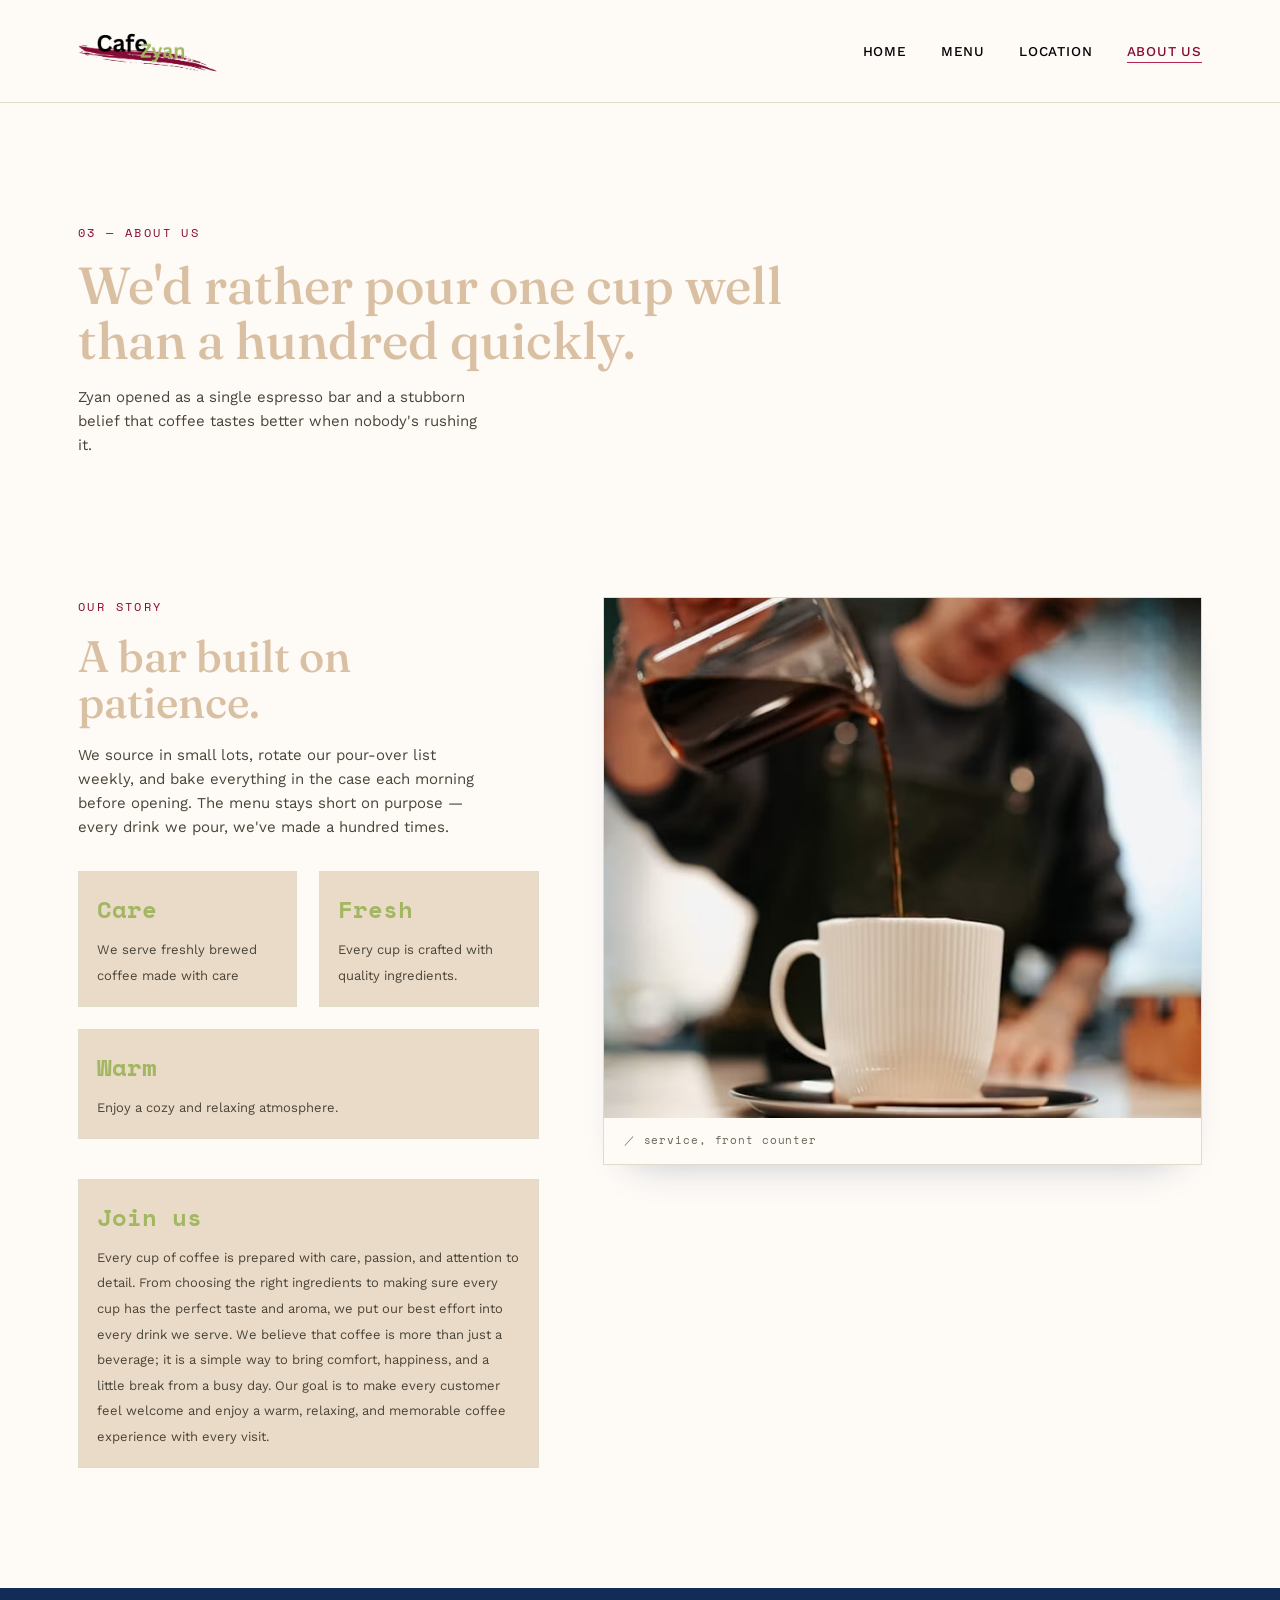
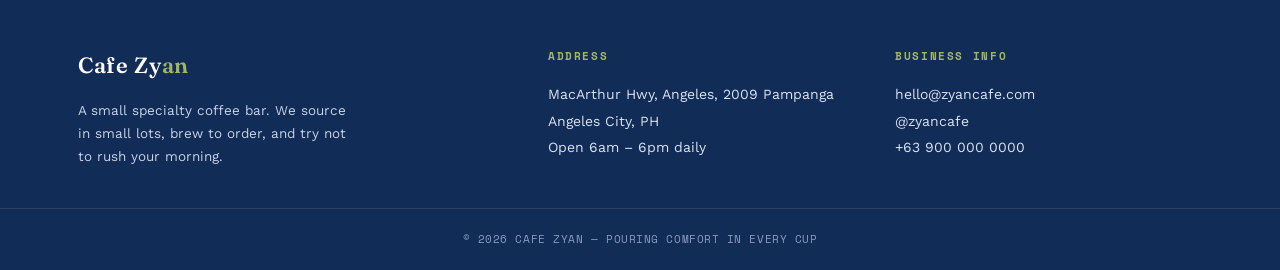
==== about.html @ d26ab607 "Add files via upload" ====
<!DOCTYPE html>
<html lang="en">
<head>
<meta charset="UTF-8">
<meta name="viewport" content="width=device-width, initial-scale=1.0">
<title>Cafe Zyan — About Us · Pouring Comfort in Every Cup</title>
<link rel="preconnect" href="https://fonts.googleapis.com">
<link rel="preconnect" href="https://fonts.gstatic.com" crossorigin>
<link href="https://fonts.googleapis.com/css2?family=Fraunces:ital,wght@0,300;0,450;0,500;0,600;1,300;1,450;1,500;1,600&family=Work+Sans:wght@300;400;500;600&family=Space+Mono:wght@400;700&display=swap" rel="stylesheet">
<link rel="stylesheet" href="style.css">
</head>
<body>

<header id="top">
  <div class="nav-wrap">
    <div class="logotype nav-logo"><a href="index.html"><img src="image/Logo.png" alt="Cafe Zyan"></a></div>
    <nav>
      <ul id="nav-list">
        <li><a href="index.html">Home</a></li>
        <li><a href="menu.html">Menu</a></li>
        <li><a href="location.html">Location</a></li>
        <li><a href="about.html" class="active">About Us</a></li>
      </ul>
    </nav>
    <button class="menu-toggle" aria-label="Menu" id="toggle">
      <span></span><span></span><span></span>
    </button>
  </div>
</header>

<section class="page-hero" style="padding:120px 0 60px;">
  <div class="container">
    <span class="tag">03 — About Us</span>
    <h2 style="font-family:'Fraunces', serif; font-weight:500; font-size:clamp(34px,4.5vw,52px); color:var(--orange); line-height:1.05; margin-bottom:18px;">We'd rather pour one cup well<br>than a hundred quickly.</h2>
    <p class="lede" style="font-size:15px; color:#4a4438; max-width:46ch;">Zyan opened as a single espresso bar and a stubborn belief that coffee tastes better when nobody's rushing it.</p>
  </div>
</section>

<section class="section">
  <div class="container">
    <div class="text reveal">
      <span class="tag">Our story</span>
      <h2>A bar built on patience.</h2>
      <p class="lede">We source in small lots, rotate our pour-over list weekly, and bake everything in the case each morning before opening. The menu stays short on purpose — every drink we pour, we've made a hundred times.</p>
      
      <div class="about-values">
        <div class="value"><span class="vn">Care</span><span class="vt">We serve freshly brewed coffee made with care</span></div>
        <div class="value"><span class="vn">Fresh</span><span class="vt">Every cup is crafted with quality ingredients.</span></div>
        <div class="value"><span class="vn">Warm</span><span class="vt">Enjoy a cozy and relaxing atmosphere.</span></div>
      </div>

        <div class="stats">
          <!-- <div class="stats-wrap">
            <div class="stat"><div class="num"><em>03</em></div><div class="label">Brew Methods</div></div>
            <div class="stat"><div class="num"><em>07</em></div><div class="label">Bean Origins</div></div>
            <div class="stat"><div class="num"><em>16h</em></div><div class="label">Cold Brew Steep</div></div>
            <div class="stat"><div class="num"><em>6AM</em></div><div class="label">First Pour Daily</div></div>

            <div class="stat"><div class="num"><em>06</em></div><div class="label">open for business</div></div>
            <div class="stat"><div class="num"><em>07</em></div><div class="label">Bean Origins</div></div>
            <div class="stat"><div class="num"><em>16h</em></div><div class="label">Cold Brew Steep</div></div>
            <div class="stat"><div class="num"><em>6AM</em></div><div class="label">First Pour Daily</div></div>
            
          </div> -->

          <div class="about-values">
          <div class="value"><span class="vn">Join us</span><span class="vt">Every cup of coffee is prepared with care, passion, and attention to detail. From choosing the right ingredients to making sure every cup has the perfect taste and aroma, 
            we put our best effort into every drink we serve. We believe that coffee is more than just a beverage; it is a simple way to bring comfort, happiness, and a little break from a busy day. Our goal is to make every 
            customer feel welcome and enjoy a warm, relaxing, and memorable coffee experience with every visit. </span></div>
        </div>
      </div>
    </div>

    <div class="panel reveal d1">
      <img src="./image/Barista.png" alt="A barista handing a latte over the counter to a customer" style="aspect-ratio:5/6; max-height:520px;">
      <div class="caption">／ service, front counter</div>
    </div>
  </div>
</section>

<footer>
  <div class="footer-wrap">
    <div>
      <div class="logotype">Cafe Zy<span>an</span></div>
      <p>A small specialty coffee bar. We source in small lots, brew to order, and try not to rush your morning.</p>
    </div>
    <div class="footer-col">
      <h4>Address</h4>
      <p>MacArthur Hwy, Angeles, 2009 Pampanga</p>
      <p>Angeles City, PH</p>
      <p>Open 6am – 6pm daily</p>
    </div>
    <div class="footer-col">
      <h4>Business Info</h4>
      <a href="mailto:hello@zyancafe.com">hello@zyancafe.com</a>
      <a href="#">@zyancafe</a>
      <a href="#">+63 900 000 0000</a>
    </div>
  </div>
  <div class="footer-bottom">© 2026 CAFE ZYAN — POURING COMFORT IN EVERY CUP</div>
</footer>

<script>
  const toggle = document.getElementById('toggle');
  const navList = document.getElementById('nav-list');
  toggle.addEventListener('click', ()=>{
    navList.classList.toggle('open');
    document.body.classList.toggle('menu-open');
  });
  navList.querySelectorAll('a').forEach(a=>{
    a.addEventListener('click', ()=>{
      navList.classList.remove('open');
      document.body.classList.remove('menu-open');
    });
  });

  const els = document.querySelectorAll('.reveal');
  const io = new IntersectionObserver((entries)=>{
    entries.forEach(e=>{
      if(e.isIntersecting){ e.target.classList.add('show'); io.unobserve(e.target); }
    });
  }, {threshold:.15});
  els.forEach(el=>io.observe(el));
</script>

</body>
</html>
---- style.css ----
/* ============================================================
   PALETTE
   Seashell #FEFAF6      main background
   Beige    #EADBC8      secondary section background
   Orange   #DAC0A3      headings
   Fibonacci Blue #102C57  hero/footer background
   Renanthera Orchid #860A35  primary CTA / buttons
   Violet Red #AF2655    CTA hover / links
   Olive-Lime #A3B763    highlights / stat numbers
   Ink      #000000      text
   Line     #E1DCC9      border
   ============================================================ */

:root{
  --seashell:#FEFAF6;
  --beige:#EADBC8;
  --orange:#DAC0A3;
  --blue:#102C57;
  --orchid:#860A35;
  --violet:#AF2655;
  --olive:#A3B763;
  --ink:#000000;
  --line:#E1DCC9;
}

*{box-sizing:border-box; margin:0; padding:0;}
html{scroll-behavior:smooth;}
body{
  background:var(--seashell);
  color:var(--ink);
  font-family:'Work Sans', sans-serif;
  font-weight:400;
  line-height:1.6;
  -webkit-font-smoothing:antialiased;
  overflow-x:hidden;
}
img{max-width:100%; display:block;}
a{color:var(--violet); text-decoration:none;}
a:hover{text-decoration:underline; text-underline-offset:3px;}

.container{max-width:1180px; margin:0 auto; padding:0 28px;}

/* ---------- NAV ---------- */
header{
  position:sticky; top:0; z-index:50;
  background:rgba(254,250,246,.92);
  backdrop-filter:blur(6px);
  border-bottom:1px solid var(--line);
}
.nav-wrap{
  max-width:1180px; margin:0 auto;
  display:flex; align-items:center; justify-content:space-between;
  padding:16px 28px;
}
.logotype{
  font-family:'Fraunces', serif;
  font-weight:600;
  font-size:22px;
  letter-spacing:.03em;
  color:var(--ink);
}
.logotype span{color:var(--violet);}
.logotype a{color:inherit; text-decoration:none;}
.logotype a:hover{color:inherit; text-decoration:none;}
.nav-logo img{display:block; height:70px; width:auto; max-width:180px; object-fit:contain;}
.nav-logo{display:flex; align-items:center;}
nav ul{
  list-style:none; display:flex; gap:34px;
}
nav a{
  color:var(--ink);
  font-size:13.5px;
  letter-spacing:.06em;
  text-transform:uppercase;
  font-weight:500;
  position:relative;
  padding-bottom:4px;
}
nav a:hover{color:var(--violet); text-decoration:none;}
nav a::after{
  content:"";
  position:absolute; left:0; bottom:0;
  width:0; height:1px; background:var(--violet);
  transition:width .25s ease;
}
nav a:hover::after{width:100%;}
nav a.active{color:var(--orchid);}
nav a.active::after{width:100%;}

.menu-toggle{
  display:none;
  flex-direction:column;
  gap:5px;
  background:none; border:none; cursor:pointer;
  padding:8px;
}
.menu-toggle span{
  width:24px; height:2px; background:var(--ink);
}

/* ---------- HERO ---------- */
.hero{
  position:relative;
  height:90vh; min-height:560px;
  display:flex; align-items:flex-end;
  background:var(--blue);
  overflow:hidden;
}
.hero img{
  position:absolute; inset:0;
  width:100%; height:100%; object-fit:cover;
  filter:saturate(1.02) brightness(.55);
  opacity:.9;
}
.hero::after{
  content:"";
  position:absolute; inset:0;
  background:linear-gradient(180deg, rgba(16,44,87,.2) 0%, rgba(16,44,87,.85) 100%);
}
.hero-inner{
  position:relative; z-index:2;
  max-width:1180px; margin:0 auto; width:100%;
  padding:0 28px 72px;
  color:var(--seashell);
}
.eyebrow{
  font-family:'Space Mono', monospace;
  font-size:12px;
  letter-spacing:.22em;
  text-transform:uppercase;
  color:var(--olive);
  margin-bottom:20px;
  display:flex; align-items:center; gap:12px;
}
.eyebrow::before{
  content:"";
  width:26px; height:1px; background:var(--olive);
}
.hero h1{
  font-family:'Fraunces', serif;
  font-weight:450;
  font-size:clamp(44px, 8vw, 96px);
  line-height:.95;
  letter-spacing:-.01em;
}
.hero h1 em{
  font-style:italic; font-weight:300;
  color:var(--olive);
}
.hero p{
  font-family:'Space Mono', monospace;
  font-size:13px;
  letter-spacing:.06em;
  max-width:520px;
  margin-top:26px;
  color:#d8e0ef;
}
.scroll-cue{
  position:absolute; right:28px; bottom:32px; z-index:2;
  color:var(--seashell);
  font-family:'Space Mono', monospace;
  font-size:11px; letter-spacing:.15em;
  writing-mode:vertical-rl;
  display:flex; align-items:center; gap:10px;
  opacity:.75;
}
.scroll-cue .l{width:1px; height:44px; background:var(--seashell); opacity:.5; animation:cue 1.6s ease-in-out infinite;}
@keyframes cue{0%,100%{transform:scaleY(1);}50%{transform:scaleY(.5);}}

/* ---------- STATS ---------- */
.stats{
  background:var(--beige);
  border-bottom:1px solid var(--line);
}
.stats-wrap{
  max-width:1180px; margin:0 auto;
  display:grid; grid-template-columns:repeat(4,1fr);
  padding:42px 28px;
}
.stat{padding:0 20px; border-left:1px solid var(--line);}
.stat:first-child{border-left:none; padding-left:0;}
.stat .num{
  font-family:'Space Mono', monospace;
  font-weight:700;
  font-size:32px;
  color:var(--orchid);
}
.stat .num em{font-style:normal; color:var(--olive);}
.stat .label{
  font-size:12.5px;
  letter-spacing:.05em;
  text-transform:uppercase;
  color:#4a4438;
  margin-top:6px;
}

/* ---------- SECTIONS ---------- */
.section{padding:100px 0;}
.section.alt{background:var(--beige);}
.section .container{display:grid; grid-template-columns:1fr 1.3fr; gap:64px; align-items:start;}
.section.alt .container{grid-template-columns:1.3fr 1fr;}
.section.alt .text{order:2;}

.tag{
  font-family:'Space Mono', monospace;
  font-size:12px; letter-spacing:.2em; text-transform:uppercase;
  color:var(--orchid); margin-bottom:16px; display:block;
}
.section h2{
  font-family:'Fraunces', serif;
  font-weight:500;
  font-size:clamp(30px,4vw,44px);
  color:var(--orange);
  line-height:1.05;
  margin-bottom:18px;
}
.section .lede{
  font-size:15px; color:#4a4438;
  max-width:46ch;
}
.stat-note{
  font-family:'Space Mono', monospace;
  font-size:12px; color:var(--orchid);
  margin-top:22px;
  display:flex; align-items:center; gap:10px;
}
.stat-note::before{content:""; width:24px; height:1px; background:var(--orchid);}

.panel{
  background:var(--seashell);
  border:1px solid var(--line);
  box-shadow:0 20px 40px -30px rgba(16,44,87,.4);
}
.panel img{width:100%; aspect-ratio:5/6; object-fit:cover; height:100%;}
.panel .caption{
  font-family:'Space Mono', monospace;
  font-size:11px; letter-spacing:.08em;
  color:#6b6455; padding:14px 20px;
}

/* ---------- MENU ---------- */
.menu-grid{
  max-width:1180px; margin:0 auto;
  display:grid; grid-template-columns:1fr 1fr;
  gap:1px;
  background:var(--line);
  border:1px solid var(--line);
}
.menu-col{background:var(--seashell); padding:40px 36px;}
.menu-col h3{
  font-family:'Fraunces', serif;
  font-weight:500; font-size:26px;
  color:var(--orange);
  padding-bottom:16px;
  border-bottom:1px solid var(--line);
  margin-bottom:8px;
}
.menu-title{
  font-family:'Space Mono', monospace;
  font-size:11px; letter-spacing:.18em; text-transform:uppercase;
  color:var(--orchid);
}
.item{
  display:grid;
  grid-template-columns:1fr auto;
  gap:4px 18px;
  padding:18px 0;
  border-bottom:1px solid var(--line);
  align-items:baseline;
}
.item:first-of-type{padding-top:14px;}
.item .name{font-family:'Fraunces', serif; font-weight:500; font-size:19px;}
.item .price{
  font-family:'Space Mono', monospace; font-weight:700;
  font-size:16px; color:var(--orchid); white-space:nowrap;
}
.item .desc{grid-column:1/2; font-size:13.5px; color:#5c5546; max-width:42ch;}
.item .diet{
  font-family:'Space Mono', monospace; font-size:10px;
  color:#8a7f6b; letter-spacing:.05em;
}

/* ---------- LOCATION ---------- */
.location-wrap{
  max-width:1180px; margin:0 auto;
  display:grid; grid-template-columns:1fr 1fr;
  border:1px solid var(--line);
  background:var(--seashell);
}
.location-info{padding:48px 40px; border-right:1px solid var(--line);}
.location-info h3{
  font-family:'Fraunces', serif; font-weight:500;
  font-size:24px; color:var(--orange); margin-bottom:24px;
}
.info-row{
  padding:16px 0; border-bottom:1px solid var(--line);
  display:grid; grid-template-columns:auto 1fr; gap:22px; align-items:start;
}
.info-row .k{
  font-family:'Space Mono', monospace; font-size:11px;
  letter-spacing:.15em; text-transform:uppercase;
  color:var(--orchid); padding-top:2px; min-width:70px;
}
.info-row .v{font-size:15px; color:#3f3a30;}
.info-row .v a{font-weight:500;}
.delivery{
  margin-top:28px; padding:18px 20px;
  background:var(--beige); border-left:3px solid var(--olive);
  font-size:14px; color:#3f3a30;
}
.delivery strong{display:block; font-family:'Fraunces', serif; font-weight:600; color:var(--ink); margin-bottom:4px;}
.map{min-height:380px; background:var(--blue); position:relative;}
.map svg{width:100%; height:100%; position:absolute; inset:0;}

/* ---------- CTA / BUTTONS ---------- */
.btn{
  display:inline-block;
  background:var(--orchid);
  color:var(--seashell);
  border:1px solid var(--orchid);
  padding:15px 36px;
  font-family:'Space Mono', monospace;
  font-size:12px; letter-spacing:.12em; text-transform:uppercase;
  font-weight:700;
  transition:.2s ease;
  cursor:pointer;
}
.btn:hover{
  background:var(--violet);
  border-color:var(--violet);
  color:var(--seashell);
  text-decoration:none;
}
.btn.ghost{
  background:transparent; color:var(--ink); border-color:var(--ink);
}
.btn.ghost:hover{background:var(--ink); color:var(--seashell);}

/* ---------- ABOUT ---------- */
.about-note{
  font-family:'Space Mono', monospace;
  font-size:12px; color:var(--orchid); margin-top:22px;
}
.about-values{
  display:flex; gap:22px; margin-top:30px; flex-wrap:wrap;
}
.value{flex:1; min-width:150px; padding:18px; background:var(--beige); border:1px solid var(--line);}
.value .vn{
  font-family:'Space Mono', monospace; font-weight:700;
  font-size:24px; color:var(--olive); display:block; margin-bottom:8px;
}
.value .vt{font-size:13px; color:#4a4438;}

/* ---------- FOOTER ---------- */
footer{
  background:var(--blue);
  color:var(--seashell);
}
.footer-wrap{
  max-width:1180px; margin:0 auto; padding:60px 28px 40px;
  display:grid; grid-template-columns:1.4fr 1fr 1fr;
  gap:40px;
}
.footer-wrap .logotype{color:var(--seashell); margin-bottom:16px;}
.footer-wrap .logotype span{color:var(--olive);}
.footer-wrap p{font-size:13.5px; line-height:1.7; color:#c9d2e3; max-width:34ch;}
.footer-col h4{
  font-family:'Space Mono', monospace; font-size:11px; letter-spacing:.15em;
  text-transform:uppercase; color:var(--olive); margin-bottom:16px;
}
.footer-col p, .footer-col a{
  font-size:14px; color:#dbe1ee; line-height:1.9; display:block;
}
.footer-col a:hover{color:var(--violet);}
.footer-bottom{
  border-top:1px solid #2a4067;
  text-align:center; padding:22px; font-size:11px; color:#8b9ac0;
  font-family:'Space Mono', monospace; letter-spacing:.05em;
}

/* ---------- REVEAL ---------- */
.reveal{opacity:0; transform:translateY(20px); transition:opacity .7s ease, transform .7s ease;}
.reveal.show{opacity:1; transform:translateY(0);}
.reveal.d1{transition-delay:.1s;}
.reveal.d2{transition-delay:.2s;}
.reveal.d3{transition-delay:.3s;}

/* ---------- RESPONSIVE ---------- */
@media (max-width:860px){
  nav ul{
    position:fixed; top:0; right:0; height:100vh; width:min(300px,80vw);
    background:var(--blue); flex-direction:column; justify-content:center;
    gap:28px; padding:40px; transform:translateX(100%); transition:transform .3s ease;
  }
  nav ul.open{transform:translateX(0);}
  nav a{color:var(--seashell); font-size:15px;}
  .menu-toggle{display:flex; z-index:60;}
  .menu-toggle span{background:var(--ink);}
  body.menu-open .menu-toggle span{background:var(--seashell);}

  .stats-wrap{grid-template-columns:repeat(2,1fr); row-gap:26px;}
  .stat{border-left:none; padding-left:0;}
  .stat:nth-child(2n){padding-left:20px; border-left:1px solid var(--line);}

  .section .container, .section.alt .container{grid-template-columns:1fr; gap:28px;}
  .section.alt .text{order:0;}
  .menu-grid{grid-template-columns:1fr;}
  .location-wrap{grid-template-columns:1fr;}
  .location-info{border-right:none; border-bottom:1px solid var(--line);}
  .footer-wrap{grid-template-columns:1fr; gap:28px;}
}


.section {
  padding: 80px 0;
}

.about-values {
  margin: 32px 0 40px;
}

.text .stats {
  margin-top: 40px;
  width: 100%;
  border: none;
}
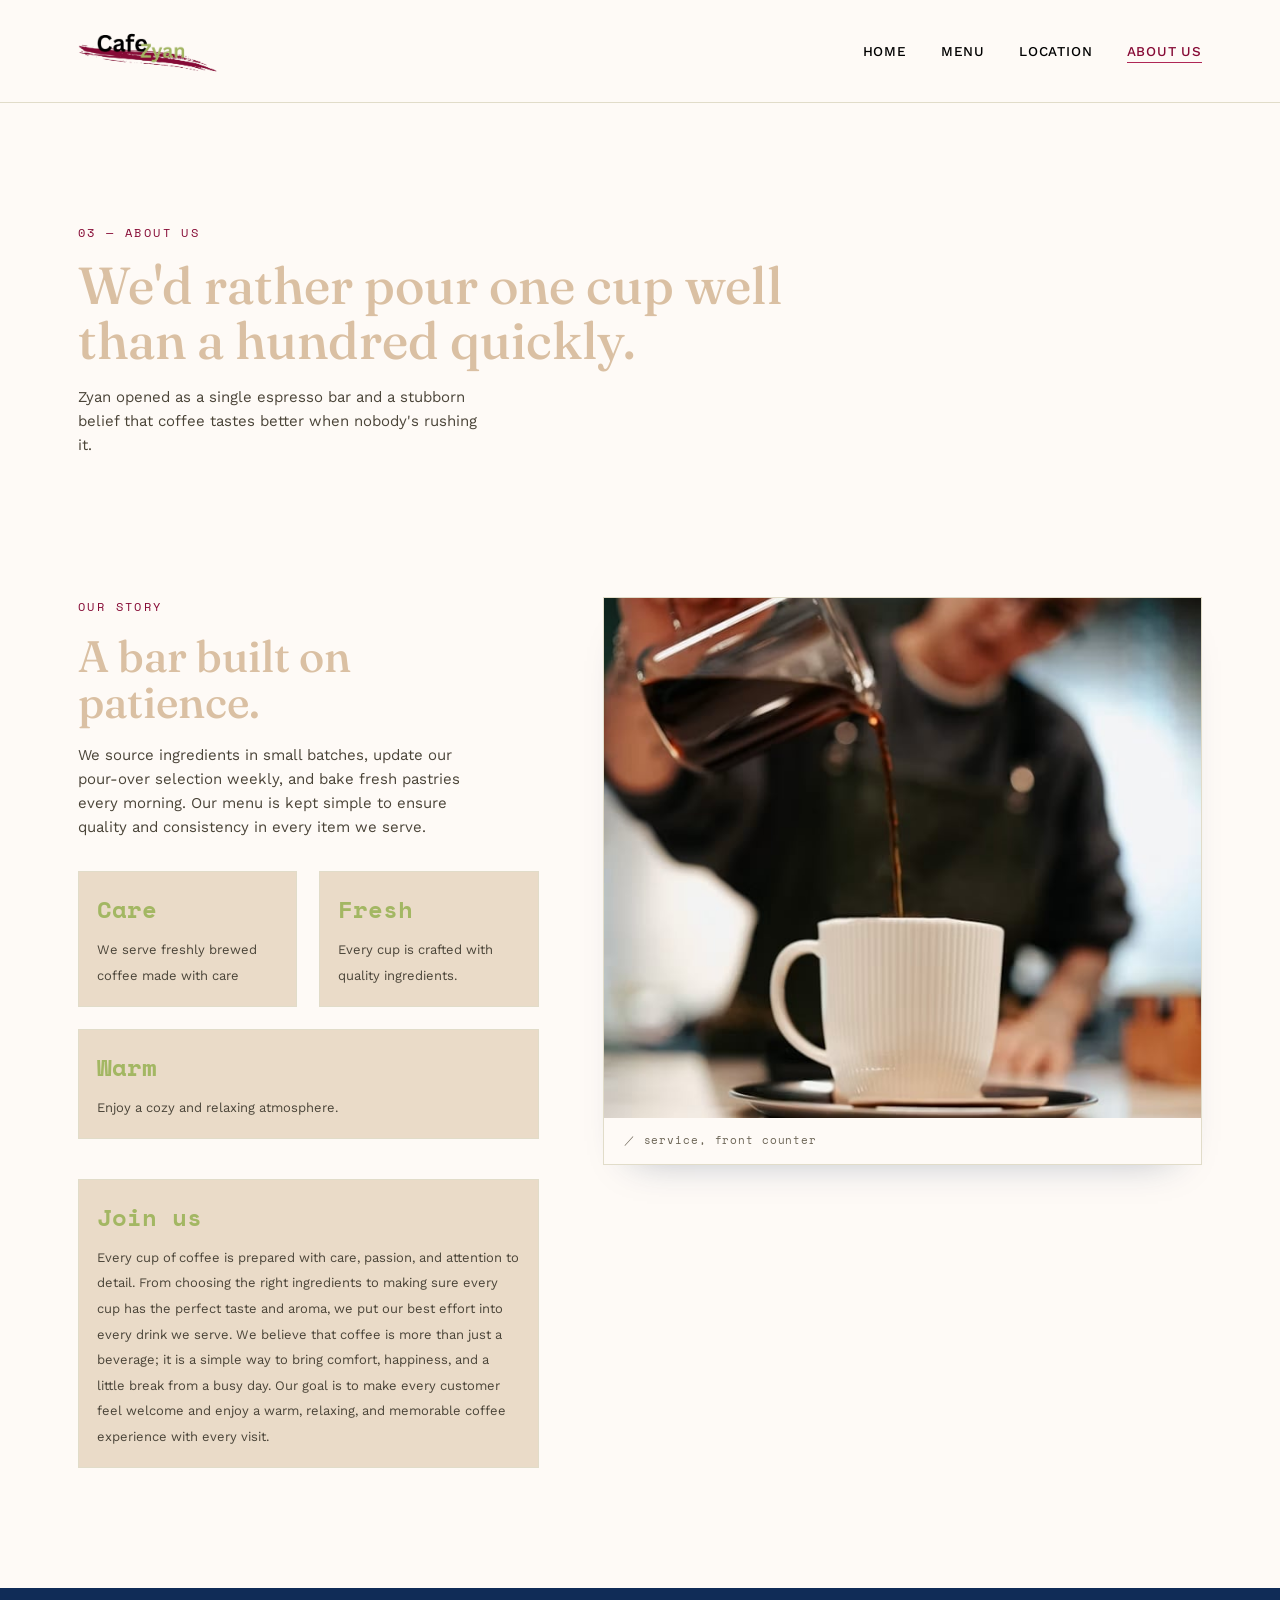
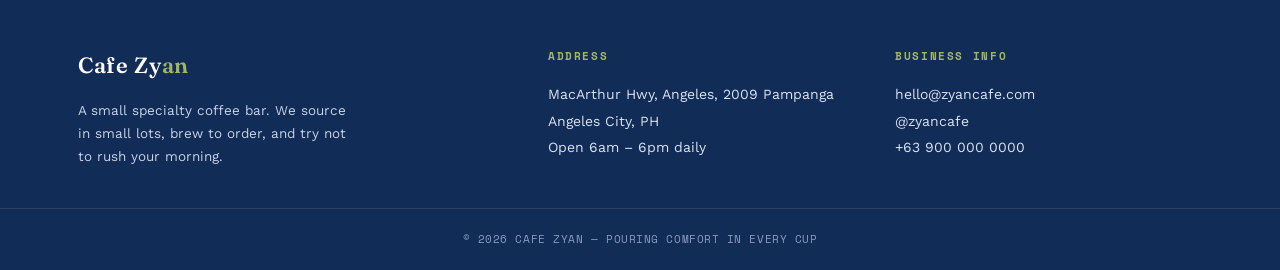
==== commit 9d2daa9a: "Revise about section for better clarity Updated the description of the bar's sourcing and menu philo" ====
--- a/about.html
+++ b/about.html
@@ -41,7 +41,7 @@
     <div class="text reveal">
       <span class="tag">Our story</span>
       <h2>A bar built on patience.</h2>
-      <p class="lede">We source in small lots, rotate our pour-over list weekly, and bake everything in the case each morning before opening. The menu stays short on purpose — every drink we pour, we've made a hundred times.</p>
+      <p class="lede">We source ingredients in small batches, update our pour-over selection weekly, and bake fresh pastries every morning. Our menu is kept simple to ensure quality and consistency in every item we serve.</p>
       
       <div class="about-values">
         <div class="value"><span class="vn">Care</span><span class="vt">We serve freshly brewed coffee made with care</span></div>
@@ -50,19 +50,6 @@
       </div>
 
         <div class="stats">
-          <!-- <div class="stats-wrap">
-            <div class="stat"><div class="num"><em>03</em></div><div class="label">Brew Methods</div></div>
-            <div class="stat"><div class="num"><em>07</em></div><div class="label">Bean Origins</div></div>
-            <div class="stat"><div class="num"><em>16h</em></div><div class="label">Cold Brew Steep</div></div>
-            <div class="stat"><div class="num"><em>6AM</em></div><div class="label">First Pour Daily</div></div>
-
-            <div class="stat"><div class="num"><em>06</em></div><div class="label">open for business</div></div>
-            <div class="stat"><div class="num"><em>07</em></div><div class="label">Bean Origins</div></div>
-            <div class="stat"><div class="num"><em>16h</em></div><div class="label">Cold Brew Steep</div></div>
-            <div class="stat"><div class="num"><em>6AM</em></div><div class="label">First Pour Daily</div></div>
-            
-          </div> -->
-
           <div class="about-values">
           <div class="value"><span class="vn">Join us</span><span class="vt">Every cup of coffee is prepared with care, passion, and attention to detail. From choosing the right ingredients to making sure every cup has the perfect taste and aroma, 
             we put our best effort into every drink we serve. We believe that coffee is more than just a beverage; it is a simple way to bring comfort, happiness, and a little break from a busy day. Our goal is to make every 
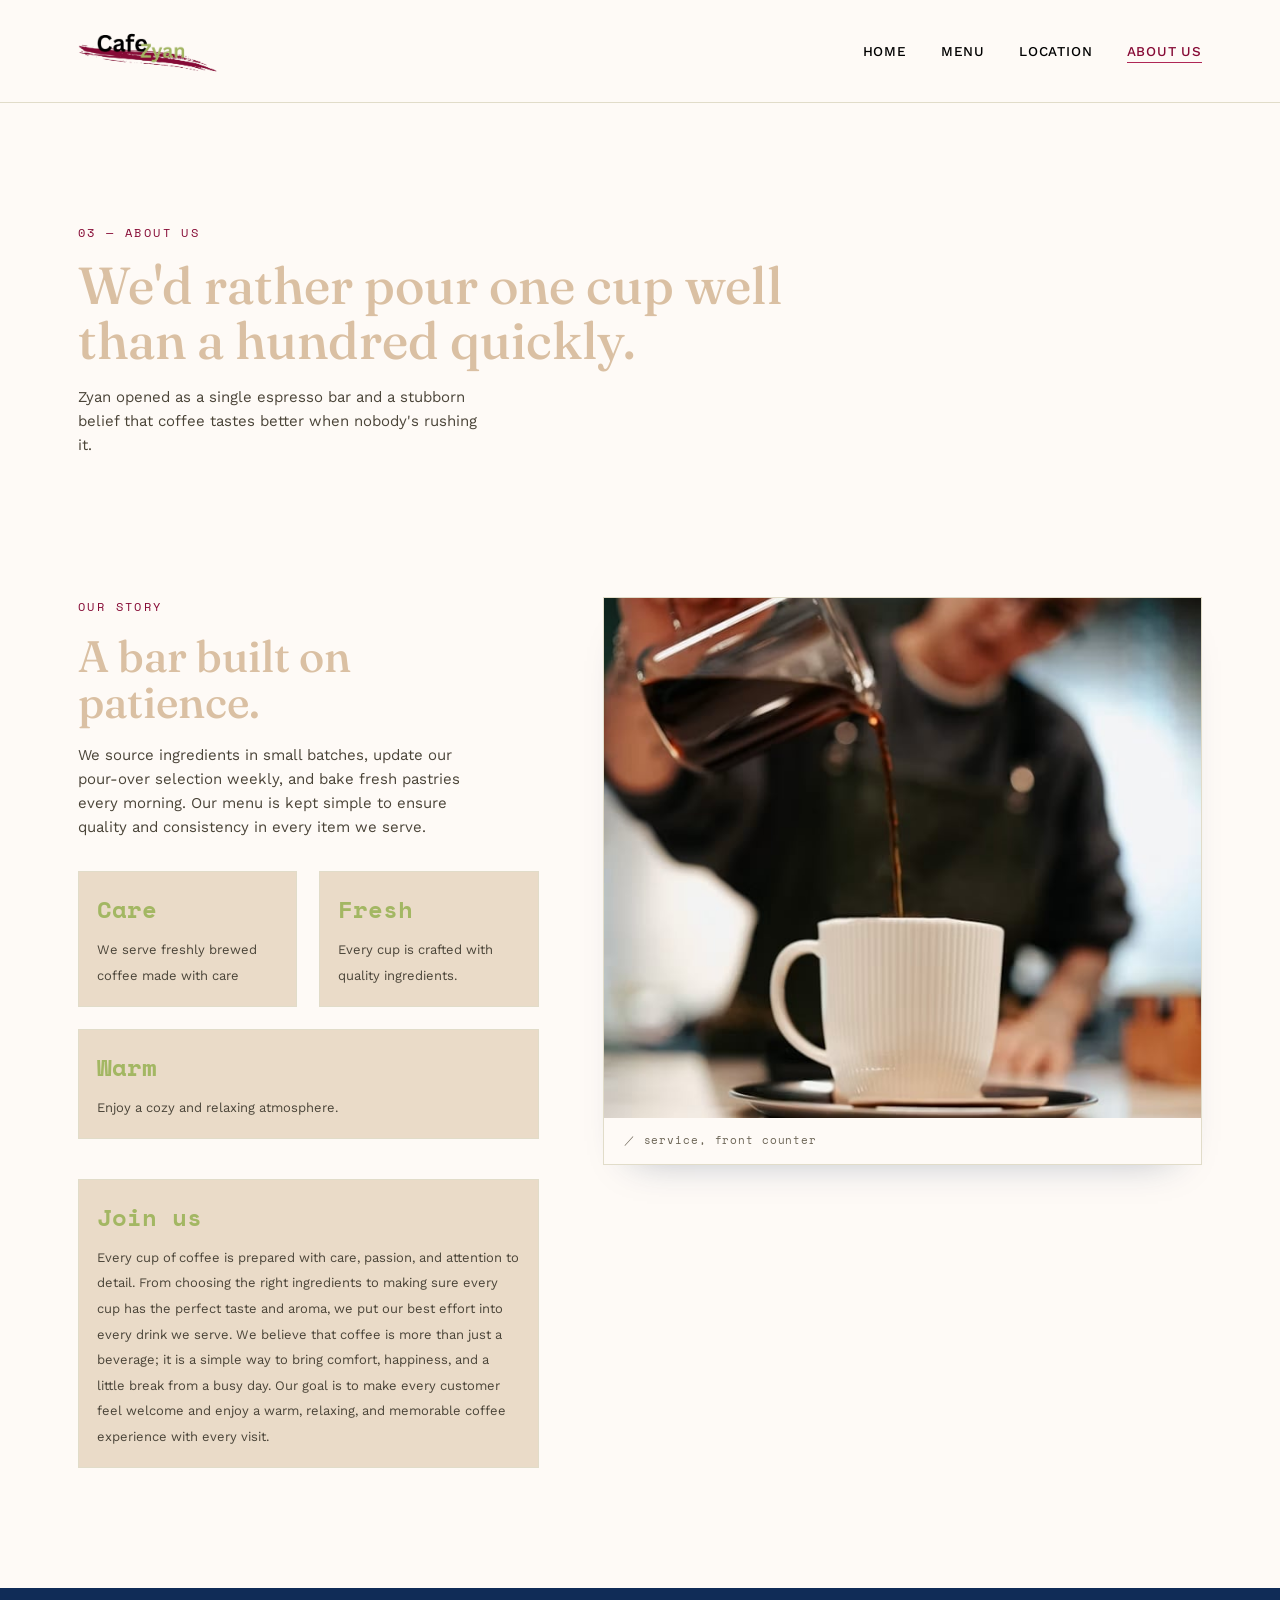
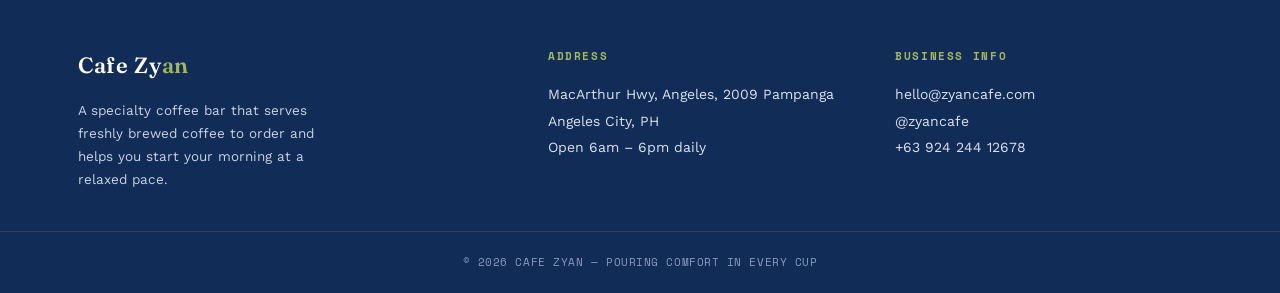
==== commit c161fe71: "Revise footer text and update contact number Updated footer description and contact number." ====
--- a/about.html
+++ b/about.html
@@ -69,7 +69,7 @@
   <div class="footer-wrap">
     <div>
       <div class="logotype">Cafe Zy<span>an</span></div>
-      <p>A small specialty coffee bar. We source in small lots, brew to order, and try not to rush your morning.</p>
+      <p>A specialty coffee bar that serves freshly brewed coffee to order and helps you start your morning at a relaxed pace.</p>
     </div>
     <div class="footer-col">
       <h4>Address</h4>
@@ -81,7 +81,7 @@
       <h4>Business Info</h4>
       <a href="mailto:hello@zyancafe.com">hello@zyancafe.com</a>
       <a href="#">@zyancafe</a>
-      <a href="#">+63 900 000 0000</a>
+      <a href="#">+63 924 244 12678</a>
     </div>
   </div>
   <div class="footer-bottom">© 2026 CAFE ZYAN — POURING COMFORT IN EVERY CUP</div>
